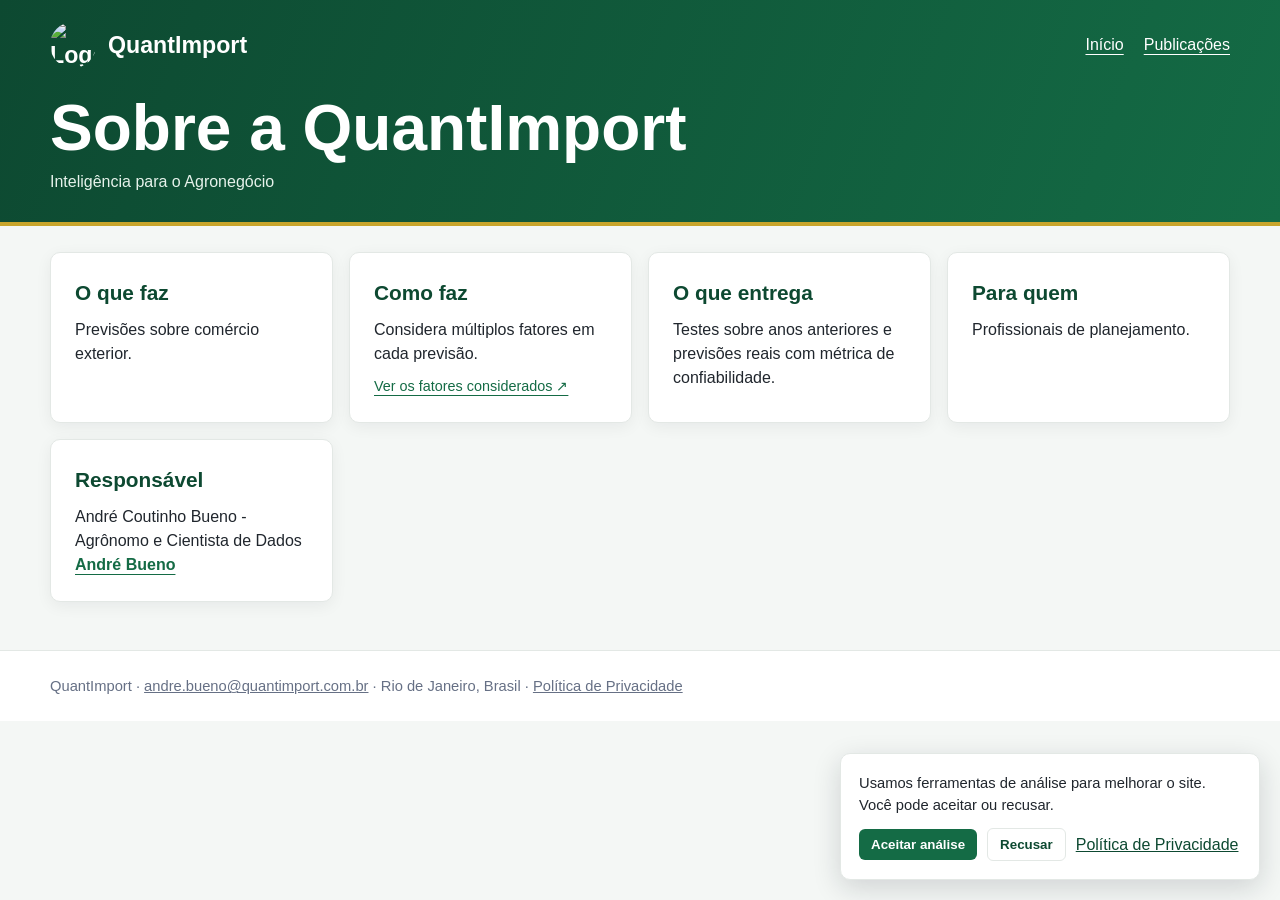
==== index.html @ 8697f23f "Aprimora descrição dos fatores" ====
<!doctype html>
<html lang="pt-BR">
<head>
  <meta charset="utf-8">
  <meta name="viewport" content="width=device-width, initial-scale=1">
  <meta name="description" content="Sobre a QuantImport e seus canais de contato.">
  <meta name="theme-color" content="#146b45">
  <title>Sobre | QuantImport</title>
  <style>
    :root {
      --verde: #146b45; --verde-escuro: #0d4931; --dourado: #c8a52b;
      --texto: #20262d; --texto-suave: #667085; --borda: #e3e8e5;
      --fundo: #f4f7f5; --branco: #ffffff; --largura: 1180px;
    }
    * { box-sizing: border-box; }
    body { margin: 0; color: var(--texto); background: var(--fundo);
      font-family: Arial, Helvetica, sans-serif; line-height: 1.5; }
    a { color: inherit; }
    .topo { color: var(--branco); background: linear-gradient(110deg, var(--verde-escuro), var(--verde));
      border-bottom: 4px solid var(--dourado); }
    .topo-conteudo, main, .rodape-conteudo { width: min(var(--largura), calc(100% - 48px)); margin-inline: auto; }
    .topo-conteudo { padding: 22px 0 28px; }
    .marca-linha { display: flex; align-items: center; justify-content: space-between; gap: 24px; }
    .marca { display: inline-flex; align-items: center; gap: 12px; color: var(--branco);
      text-decoration: none; font-size: 1.45rem; font-weight: 700; }
    .marca img { display: block; width: 46px; height: 46px; object-fit: contain; border-radius: 50%; }
    .navegacao { display: flex; flex-wrap: wrap; justify-content: flex-end; gap: 8px 20px; }
    .navegacao a { color: var(--branco); text-underline-offset: 4px; }
    .identificacao { margin-top: 28px; }
    .identificacao h1 { margin: 0; font-size: clamp(2.2rem, 5vw, 4rem); line-height: 1; }
    .identificacao p { margin: 10px 0 0; color: #e6f2eb; }
    main { padding: 26px 0 48px; }
    .conteudo { display: grid; grid-template-columns: repeat(auto-fit, minmax(260px, 1fr)); gap: 16px; }
    .cartao { padding: 24px; background: var(--branco); border: 1px solid var(--borda);
      border-radius: 10px; box-shadow: 0 4px 16px rgba(16,24,40,.06); }
    .cartao h2 { margin: 0 0 10px; color: var(--verde-escuro); font-size: 1.3rem; }
    .cartao p { margin: 0; }
    .cartao ul { margin: 12px 0 0; padding-left: 22px; }
    .cartao li + li { margin-top: 6px; }
    .cartao a { color: var(--verde); font-weight: 700; text-underline-offset: 4px;
      overflow-wrap: anywhere; }
    .cartao .link-discreto { display: inline-block; margin-top: 10px; font-size: .9rem; font-weight: 400; }
    .cartao a:hover, .cartao a:focus-visible { color: var(--verde-escuro); }
    footer { color: var(--texto-suave); background: var(--branco); border-top: 1px solid var(--borda); }
    .rodape-conteudo { display: flex; justify-content: space-between; gap: 20px;
      padding: 24px 0; font-size: .92rem; }
    .rodape-conteudo p { margin: 0; }
    .consentimento { position: fixed; right: 20px; bottom: 20px; z-index: 10; width: min(420px, calc(100% - 40px)); padding: 18px;
      color: var(--texto); background: var(--branco); border: 1px solid var(--borda); border-radius: 10px; box-shadow: 0 8px 28px rgba(16,24,40,.16); }
    .consentimento p { margin: 0 0 12px; font-size: .92rem; }
    .consentimento a { color: var(--verde-escuro); }
    .consentimento-acoes { display: flex; flex-wrap: wrap; align-items: center; gap: 10px; }
    .consentimento button { padding: 8px 12px; color: var(--branco); background: var(--verde); border: 0; border-radius: 6px; cursor: pointer; font-weight: 700; }
    .consentimento button.recusar { color: var(--verde-escuro); background: transparent; border: 1px solid var(--borda); }
    @media (max-width: 680px) {
      .topo-conteudo, main, .rodape-conteudo { width: min(100% - 24px, var(--largura)); }
      .marca-linha, .rodape-conteudo { align-items: flex-start; flex-direction: column; }
      .navegacao { justify-content: flex-start; }
    }
  </style>
</head>
<body>
  <header class="topo">
    <div class="topo-conteudo">
      <div class="marca-linha">
        <a class="marca" href="https://quantimportbrazil.github.io/">
          <img src="https://quantimportbrazil.github.io/quantimport-assets/assets/brand/logo.png" alt="Logotipo QuantImport">
          <span>QuantImport</span>
        </a>
        <nav class="navegacao" aria-label="Navegação principal">
          <a href="/">Início</a>
          <a href="/pages/">Publicações</a>
        </nav>
      </div>
      <div class="identificacao">
        <h1>Sobre a QuantImport</h1>
        <p>Inteligência para o Agronegócio</p>
      </div>
    </div>
  </header>

  <main>
    <div class="conteudo">
      <section class="cartao">
        <h2>O que faz</h2>
        <p>Previsões sobre comércio exterior.</p>
      </section>

      <section class="cartao">
        <h2>Como faz</h2>
        <p>Considera múltiplos fatores em cada previsão.</p>
        <a class="link-discreto" href="https://quantimportbrazil.github.io/pages/dados-utilizados/">Ver os fatores considerados ↗</a>
      </section>

      <section class="cartao">
        <h2>O que entrega</h2>
        <p>Testes sobre anos anteriores e previsões reais com métrica de confiabilidade.</p>
      </section>

      <section class="cartao">
        <h2>Para quem</h2>
        <p>Profissionais de planejamento.</p>
      </section>

      <section class="cartao">
        <h2>Responsável</h2>
        <p>André Coutinho Bueno - Agrônomo e Cientista de Dados</p>
        <div class="badge-base LI-profile-badge" data-locale="pt_BR" data-size="medium" data-theme="light" data-type="VERTICAL" data-vanity="andre-coutinho-bueno" data-version="v1"><a class="badge-base__link LI-simple-link" href="https://br.linkedin.com/in/andre-coutinho-bueno?trk=profile-badge">André Bueno</a></div>
        <script src="https://platform.linkedin.com/badges/js/profile.js" async defer type="text/javascript"></script>
      </section>
    </div>
  </main>

  <footer>
    <div class="rodape-conteudo">
      <p>QuantImport · <a href="mailto:andre.bueno@quantimport.com.br">andre.bueno@quantimport.com.br</a> · Rio de Janeiro, Brasil · <a href="https://quantimportbrazil.github.io/sobre/privacidade.html">Política de Privacidade</a></p>
    </div>
  </footer>
  <div class="consentimento" id="consentimento" role="dialog" aria-label="Consentimento de cookies" hidden>
    <p>Usamos ferramentas de análise para melhorar o site. Você pode aceitar ou recusar.</p>
    <div class="consentimento-acoes"><button type="button" data-consent="aceito">Aceitar análise</button><button class="recusar" type="button" data-consent="recusado">Recusar</button><a href="privacidade.html">Política de Privacidade</a></div>
  </div>
  <script>
    (function () {
      var chave = 'quantimport-consentimento-analise';
      function carregarAnalise() {
        if (window.gtag) return;
        var google = document.createElement('script'); google.async = true; google.src = 'https://www.googletagmanager.com/gtag/js?id=G-RGQQTYYPKV'; document.head.appendChild(google);
        window.dataLayer = window.dataLayer || []; window.gtag = function () { dataLayer.push(arguments); }; window.gtag('js', new Date()); window.gtag('config', 'G-RGQQTYYPKV');
        window.clarity = window.clarity || function () { (window.clarity.q = window.clarity.q || []).push(arguments); };
        var clarity = document.createElement('script'); clarity.async = true; clarity.src = 'https://www.clarity.ms/tag/y0pygl507e'; document.head.appendChild(clarity);
      }
      function definirConsentimento(valor) { localStorage.setItem(chave, valor); document.getElementById('consentimento').hidden = true; if (valor === 'aceito') carregarAnalise(); }
      var escolha = localStorage.getItem(chave); var banner = document.getElementById('consentimento');
      if (escolha === 'aceito') carregarAnalise(); else if (!escolha) banner.hidden = false;
      document.querySelectorAll('[data-consent]').forEach(function (botao) { botao.addEventListener('click', function () { definirConsentimento(botao.dataset.consent); }); });
    }());
  </script>
</body>
</html>
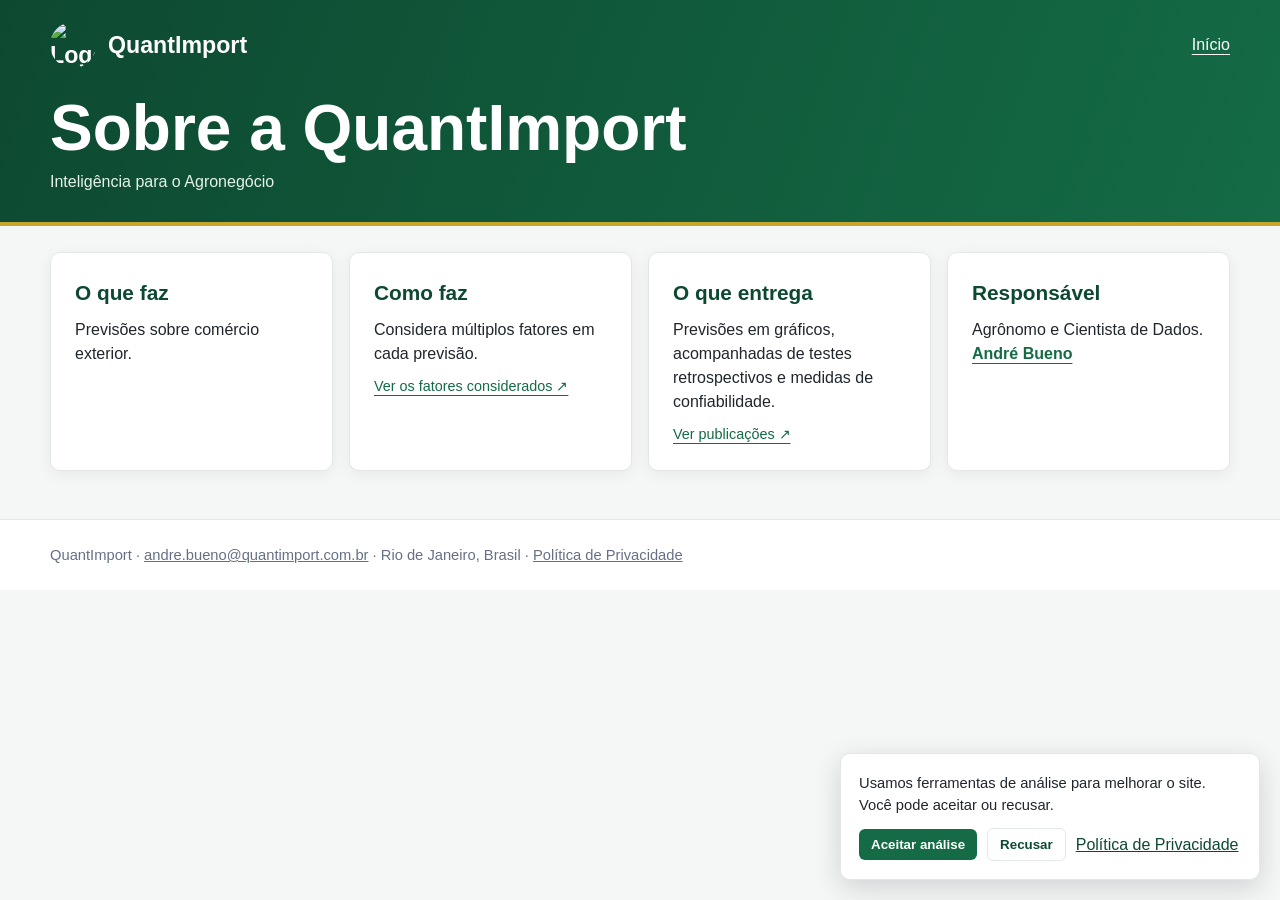
==== commit d9d7254e: "Aprimora cartões da página Sobre" ====
--- a/index.html
+++ b/index.html
@@ -69,7 +69,6 @@
         </a>
         <nav class="navegacao" aria-label="Navegação principal">
           <a href="/">Início</a>
-          <a href="/pages/">Publicações</a>
         </nav>
       </div>
       <div class="identificacao">
@@ -94,17 +93,13 @@
 
       <section class="cartao">
         <h2>O que entrega</h2>
-        <p>Testes sobre anos anteriores e previsões reais com métrica de confiabilidade.</p>
-      </section>
-
-      <section class="cartao">
-        <h2>Para quem</h2>
-        <p>Profissionais de planejamento.</p>
+        <p>Previsões em gráficos, acompanhadas de testes retrospectivos e medidas de confiabilidade.</p>
+        <a class="link-discreto" href="/pages/">Ver publicações ↗</a>
       </section>
 
       <section class="cartao">
         <h2>Responsável</h2>
-        <p>André Coutinho Bueno - Agrônomo e Cientista de Dados</p>
+        <p>Agrônomo e Cientista de Dados.</p>
         <div class="badge-base LI-profile-badge" data-locale="pt_BR" data-size="medium" data-theme="light" data-type="VERTICAL" data-vanity="andre-coutinho-bueno" data-version="v1"><a class="badge-base__link LI-simple-link" href="https://br.linkedin.com/in/andre-coutinho-bueno?trk=profile-badge">André Bueno</a></div>
         <script src="https://platform.linkedin.com/badges/js/profile.js" async defer type="text/javascript"></script>
       </section>
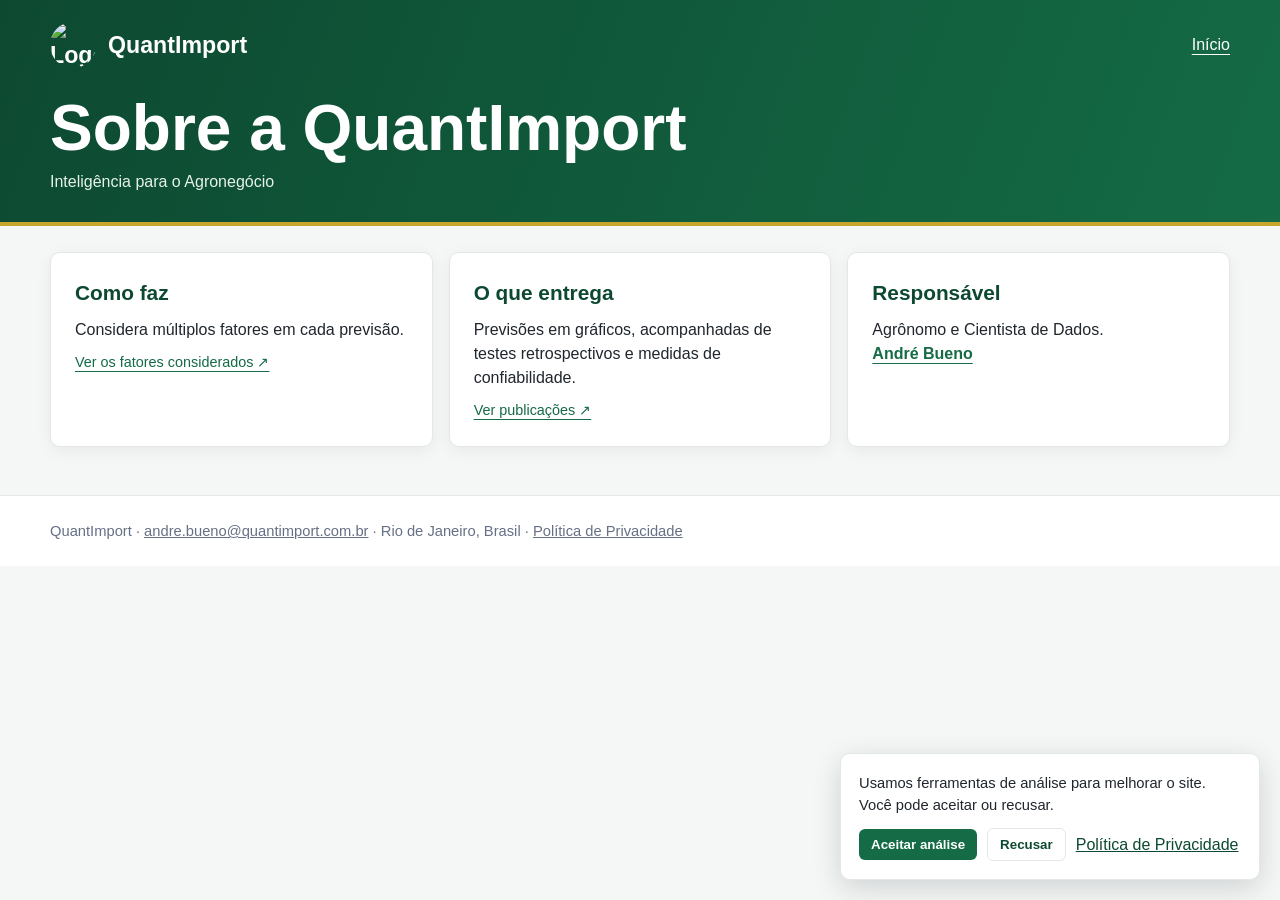
==== commit 7c9e8393: "Remove cartão repetido da página Sobre" ====
--- a/index.html
+++ b/index.html
@@ -81,11 +81,6 @@
   <main>
     <div class="conteudo">
       <section class="cartao">
-        <h2>O que faz</h2>
-        <p>Previsões sobre comércio exterior.</p>
-      </section>
-
-      <section class="cartao">
         <h2>Como faz</h2>
         <p>Considera múltiplos fatores em cada previsão.</p>
         <a class="link-discreto" href="https://quantimportbrazil.github.io/pages/dados-utilizados/">Ver os fatores considerados ↗</a>
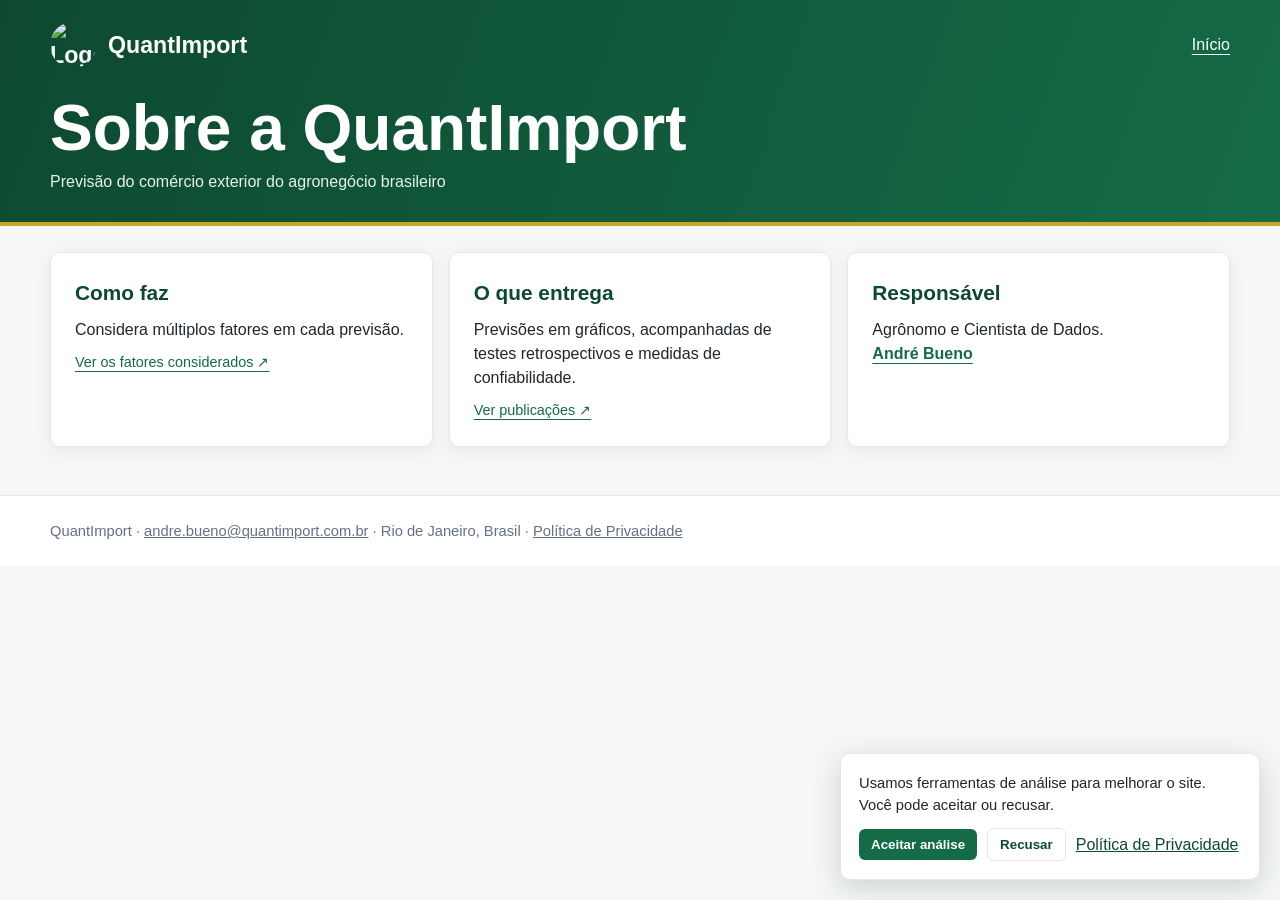
==== commit 0637fcd2: "Atualiza apresentação da página Sobre" ====
--- a/index.html
+++ b/index.html
@@ -73,7 +73,7 @@
       </div>
       <div class="identificacao">
         <h1>Sobre a QuantImport</h1>
-        <p>Inteligência para o Agronegócio</p>
+        <p>Previsão do comércio exterior do agronegócio brasileiro</p>
       </div>
     </div>
   </header>
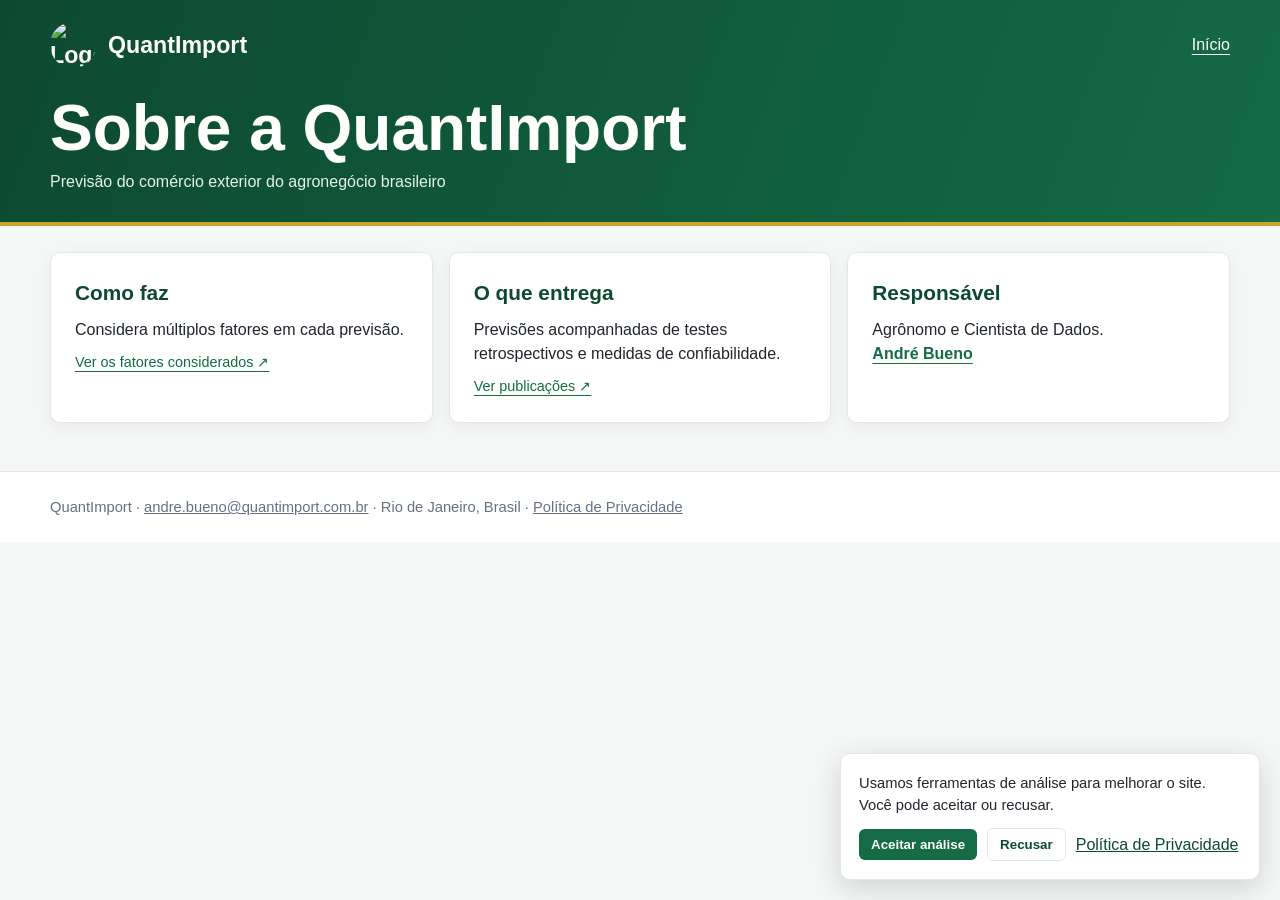
==== commit 3257443f: "Ajusta descrição das previsões" ====
--- a/index.html
+++ b/index.html
@@ -88,7 +88,7 @@
 
       <section class="cartao">
         <h2>O que entrega</h2>
-        <p>Previsões em gráficos, acompanhadas de testes retrospectivos e medidas de confiabilidade.</p>
+        <p>Previsões acompanhadas de testes retrospectivos e medidas de confiabilidade.</p>
         <a class="link-discreto" href="/pages/">Ver publicações ↗</a>
       </section>
 
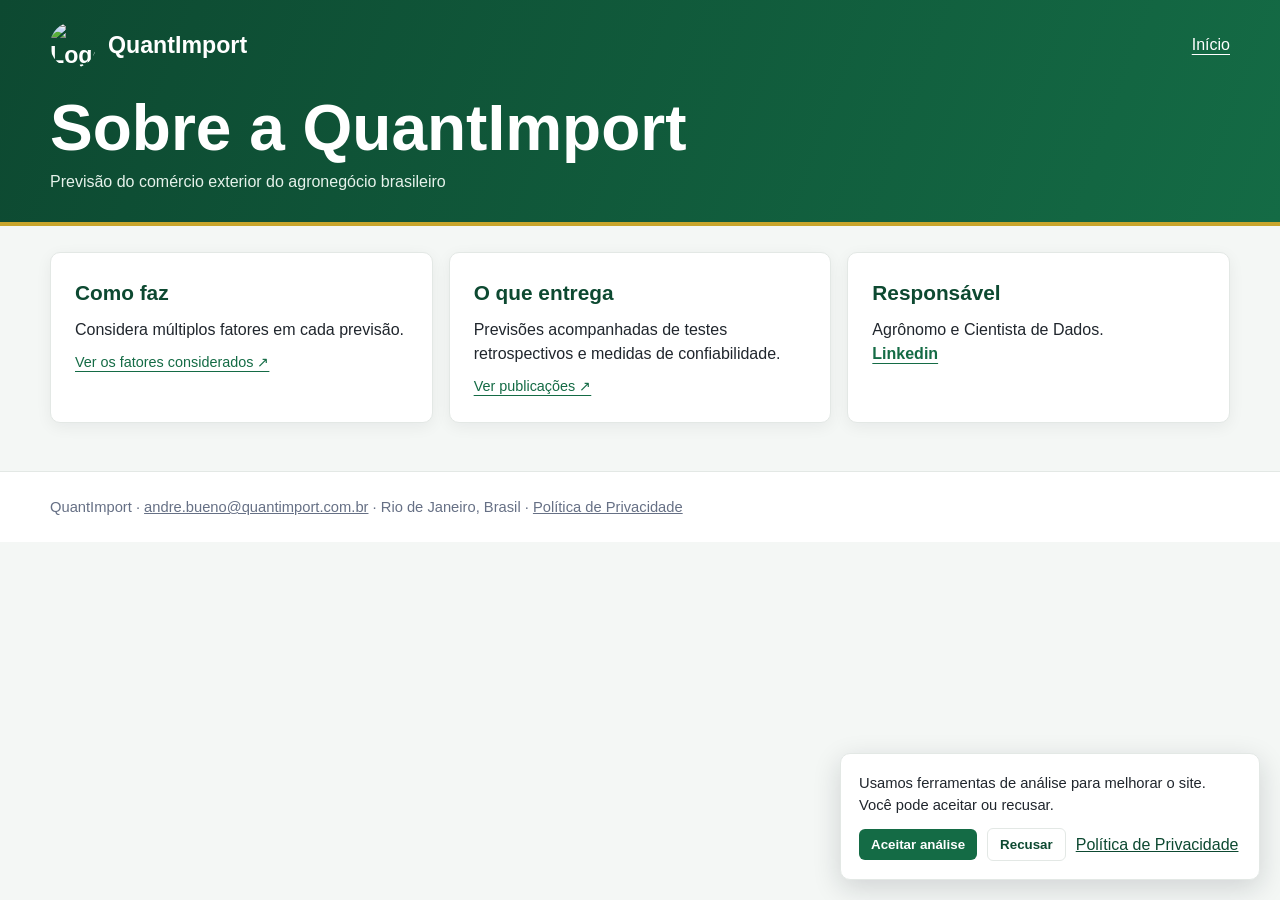
==== commit dd7af9c6: "Atualiza texto do link do LinkedIn" ====
--- a/index.html
+++ b/index.html
@@ -83,7 +83,7 @@
       <section class="cartao">
         <h2>Como faz</h2>
         <p>Considera múltiplos fatores em cada previsão.</p>
-        <a class="link-discreto" href="https://quantimportbrazil.github.io/pages/dados-utilizados/">Ver os fatores considerados ↗</a>
+        <a class="link-discreto" href="/sobre/fatores-considerados/">Ver os fatores considerados ↗</a>
       </section>
 
       <section class="cartao">
@@ -95,7 +95,7 @@
       <section class="cartao">
         <h2>Responsável</h2>
         <p>Agrônomo e Cientista de Dados.</p>
-        <div class="badge-base LI-profile-badge" data-locale="pt_BR" data-size="medium" data-theme="light" data-type="VERTICAL" data-vanity="andre-coutinho-bueno" data-version="v1"><a class="badge-base__link LI-simple-link" href="https://br.linkedin.com/in/andre-coutinho-bueno?trk=profile-badge">André Bueno</a></div>
+        <div class="badge-base LI-profile-badge" data-locale="pt_BR" data-size="medium" data-theme="light" data-type="VERTICAL" data-vanity="andre-coutinho-bueno" data-version="v1"><a class="badge-base__link LI-simple-link" href="https://br.linkedin.com/in/andre-coutinho-bueno?trk=profile-badge">Linkedin</a></div>
         <script src="https://platform.linkedin.com/badges/js/profile.js" async defer type="text/javascript"></script>
       </section>
     </div>
